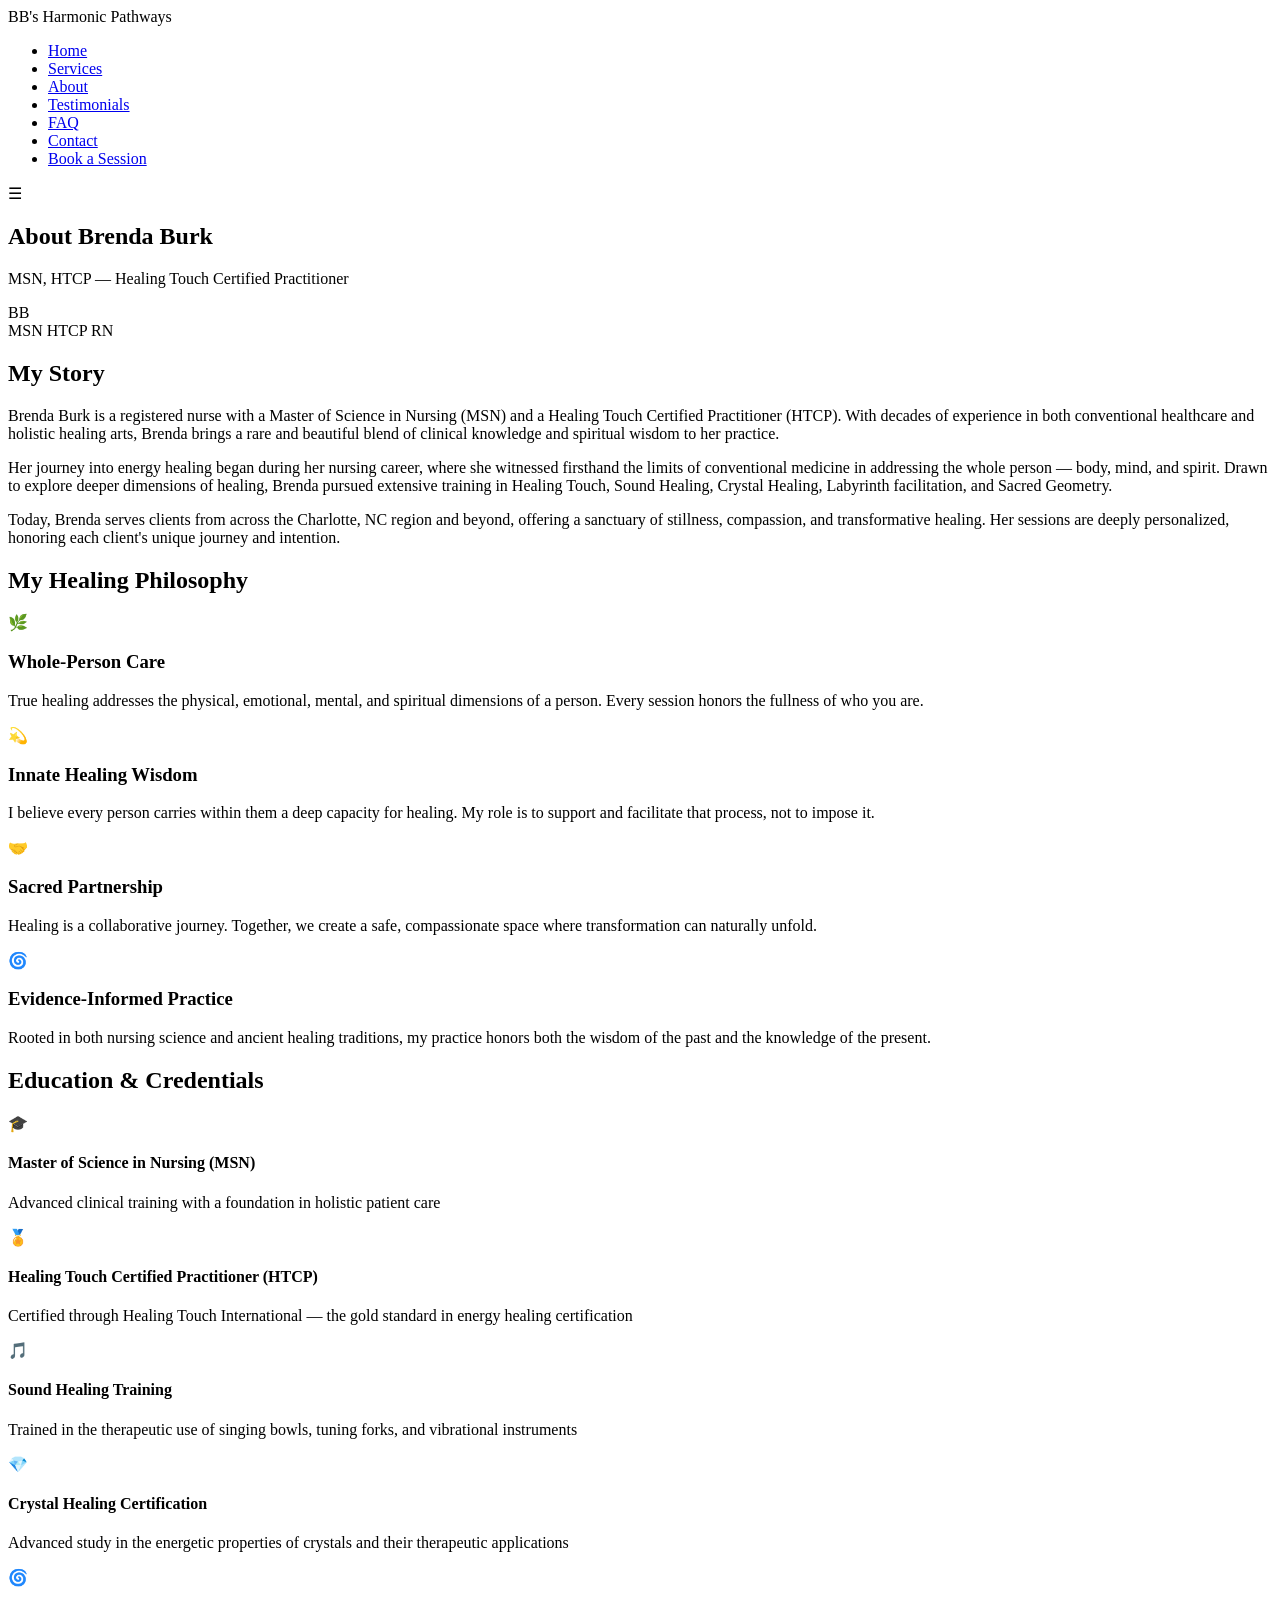
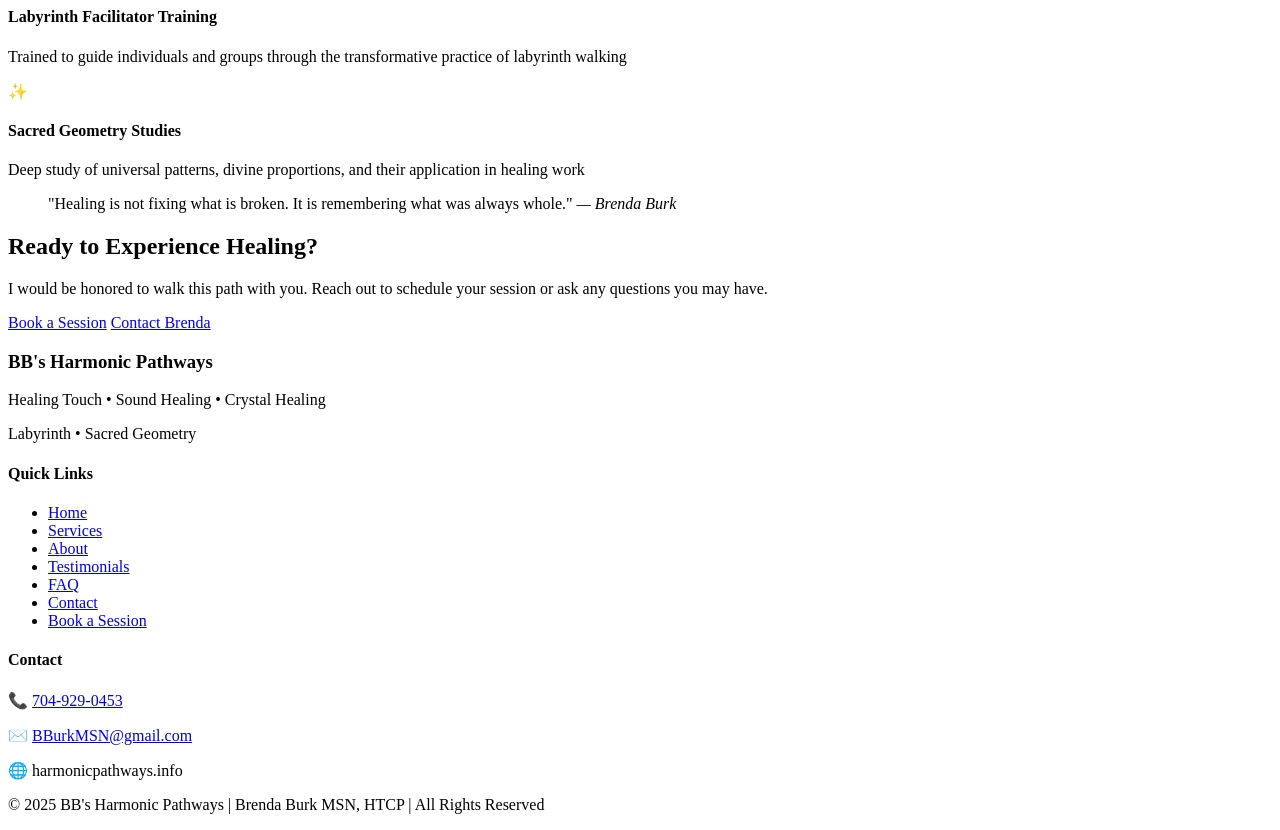
==== about.html @ 35b04330 "Rename about.html.txt to about.html" ====
<!DOCTYPE html>
<html lang="en">
<head>
  <meta charset="UTF-8" />
  <meta name="viewport" content="width=device-width, initial-scale=1.0"/>
  <title>About Brenda Burk | BB's Harmonic Pathways</title>
  <link rel="stylesheet" href="style.css" />
  <link href="https://fonts.googleapis.com/css2?family=Cormorant+Garamond:wght@300;400;600&family=Lato:wght@300;400&display=swap" rel="stylesheet"/>
</head>
<body>

  <!-- NAVIGATION -->
  <nav class="navbar">
    <div class="nav-brand">BB's Harmonic Pathways</div>
    <ul class="nav-links">
      <li><a href="index.html">Home</a></li>
      <li><a href="services.html">Services</a></li>
      <li><a href="about.html" class="active">About</a></li>
      <li><a href="testimonials.html">Testimonials</a></li>
      <li><a href="faq.html">FAQ</a></li>
      <li><a href="contact.html">Contact</a></li>
      <li><a href="booking.html" class="nav-cta">Book a Session</a></li>
    </ul>
    <div class="hamburger" onclick="toggleMenu()">&#9776;</div>
  </nav>

  <!-- PAGE HERO -->
  <section class="page-hero">
    <div class="page-hero-overlay"></div>
    <div class="page-hero-content">
      <h1>About Brenda Burk</h1>
      <p>MSN, HTCP — Healing Touch Certified Practitioner</p>
    </div>
  </section>

  <!-- BIO SECTION -->
  <section class="about-full section-padding">
    <div class="container about-flex">
      <div class="about-photo-wrap">
        <img src="assets/images/profile.jpg" alt="Brenda Burk MSN HTCP" class="about-photo" onerror="this.style.display='none'"/>
        <div class="initials-circle large">BB</div>
        <div class="credentials-badge">
          <span>MSN</span>
          <span>HTCP</span>
          <span>RN</span>
        </div>
      </div>
      <div class="about-bio">
        <h2>My Story</h2>
        <p>Brenda Burk is a registered nurse with a Master of Science in Nursing (MSN) and a Healing Touch Certified Practitioner (HTCP). With decades of experience in both conventional healthcare and holistic healing arts, Brenda brings a rare and beautiful blend of clinical knowledge and spiritual wisdom to her practice.</p>
        <p>Her journey into energy healing began during her nursing career, where she witnessed firsthand the limits of conventional medicine in addressing the whole person — body, mind, and spirit. Drawn to explore deeper dimensions of healing, Brenda pursued extensive training in Healing Touch, Sound Healing, Crystal Healing, Labyrinth facilitation, and Sacred Geometry.</p>
        <p>Today, Brenda serves clients from across the Charlotte, NC region and beyond, offering a sanctuary of stillness, compassion, and transformative healing. Her sessions are deeply personalized, honoring each client's unique journey and intention.</p>
      </div>
    </div>
  </section>

  <!-- PHILOSOPHY SECTION -->
  <section class="philosophy-section section-padding bg-light">
    <div class="container">
      <h2>My Healing Philosophy</h2>
      <div class="philosophy-grid">
        <div class="philosophy-card">
          <div class="philosophy-icon">🌿</div>
          <h3>Whole-Person Care</h3>
          <p>True healing addresses the physical, emotional, mental, and spiritual dimensions of a person. Every session honors the fullness of who you are.</p>
        </div>
        <div class="philosophy-card">
          <div class="philosophy-icon">💫</div>
          <h3>Innate Healing Wisdom</h3>
          <p>I believe every person carries within them a deep capacity for healing. My role is to support and facilitate that process, not to impose it.</p>
        </div>
        <div class="philosophy-card">
          <div class="philosophy-icon">🤝</div>
          <h3>Sacred Partnership</h3>
          <p>Healing is a collaborative journey. Together, we create a safe, compassionate space where transformation can naturally unfold.</p>
        </div>
        <div class="philosophy-card">
          <div class="philosophy-icon">🌀</div>
          <h3>Evidence-Informed Practice</h3>
          <p>Rooted in both nursing science and ancient healing traditions, my practice honors both the wisdom of the past and the knowledge of the present.</p>
        </div>
      </div>
    </div>
  </section>

  <!-- CREDENTIALS SECTION -->
  <section class="credentials-section section-padding">
    <div class="container">
      <h2>Education &amp; Credentials</h2>
      <div class="credentials-list">
        <div class="credential-item">
          <div class="credential-icon">🎓</div>
          <div class="credential-text">
            <h4>Master of Science in Nursing (MSN)</h4>
            <p>Advanced clinical training with a foundation in holistic patient care</p>
          </div>
        </div>
        <div class="credential-item">
          <div class="credential-icon">🏅</div>
          <div class="credential-text">
            <h4>Healing Touch Certified Practitioner (HTCP)</h4>
            <p>Certified through Healing Touch International — the gold standard in energy healing certification</p>
          </div>
        </div>
        <div class="credential-item">
          <div class="credential-icon">🎵</div>
          <div class="credential-text">
            <h4>Sound Healing Training</h4>
            <p>Trained in the therapeutic use of singing bowls, tuning forks, and vibrational instruments</p>
          </div>
        </div>
        <div class="credential-item">
          <div class="credential-icon">💎</div>
          <div class="credential-text">
            <h4>Crystal Healing Certification</h4>
            <p>Advanced study in the energetic properties of crystals and their therapeutic applications</p>
          </div>
        </div>
        <div class="credential-item">
          <div class="credential-icon">🌀</div>
          <div class="credential-text">
            <h4>Labyrinth Facilitator Training</h4>
            <p>Trained to guide individuals and groups through the transformative practice of labyrinth walking</p>
          </div>
        </div>
        <div class="credential-item">
          <div class="credential-icon">✨</div>
          <div class="credential-text">
            <h4>Sacred Geometry Studies</h4>
            <p>Deep study of universal patterns, divine proportions, and their application in healing work</p>
          </div>
        </div>
      </div>
    </div>
  </section>

  <!-- QUOTE SECTION -->
  <section class="quote-section section-padding bg-sage">
    <div class="container">
      <blockquote class="featured-quote">
        "Healing is not fixing what is broken. It is remembering what was always whole."
        <cite>— Brenda Burk</cite>
      </blockquote>
    </div>
  </section>

  <!-- CTA SECTION -->
  <section class="cta-section section-padding">
    <div class="container">
      <h2>Ready to Experience Healing?</h2>
      <p>I would be honored to walk this path with you. Reach out to schedule your session or ask any questions you may have.</p>
      <a href="booking.html" class="btn-primary">Book a Session</a>
      <a href="contact.html" class="btn-secondary">Contact Brenda</a>
    </div>
  </section>

  <!-- FOOTER -->
  <footer class="footer">
    <div class="container footer-grid">
      <div class="footer-brand">
        <h3>BB's Harmonic Pathways</h3>
        <p>Healing Touch • Sound Healing • Crystal Healing</p>
        <p>Labyrinth • Sacred Geometry</p>
      </div>
      <div class="footer-links">
        <h4>Quick Links</h4>
        <ul>
          <li><a href="index.html">Home</a></li>
          <li><a href="services.html">Services</a></li>
          <li><a href="about.html">About</a></li>
          <li><a href="testimonials.html">Testimonials</a></li>
          <li><a href="faq.html">FAQ</a></li>
          <li><a href="contact.html">Contact</a></li>
          <li><a href="booking.html">Book a Session</a></li>
        </ul>
      </div>
      <div class="footer-contact">
        <h4>Contact</h4>
        <p>📞 <a href="tel:7049290453">704-929-0453</a></p>
        <p>✉️ <a href="mailto:BBurkMSN@gmail.com">BBurkMSN@gmail.com</a></p>
        <p>🌐 harmonicpathways.info</p>
      </div>
    </div>
    <div class="footer-bottom">
      <p>&copy; 2025 BB's Harmonic Pathways | Brenda Burk MSN, HTCP | All Rights Reserved</p>
    </div>
  </footer>

  <script>
    function toggleMenu() {
      const nav = document.querySelector('.nav-links');
      nav.classList.toggle('open');
    }
  </script>

</body>
</html>
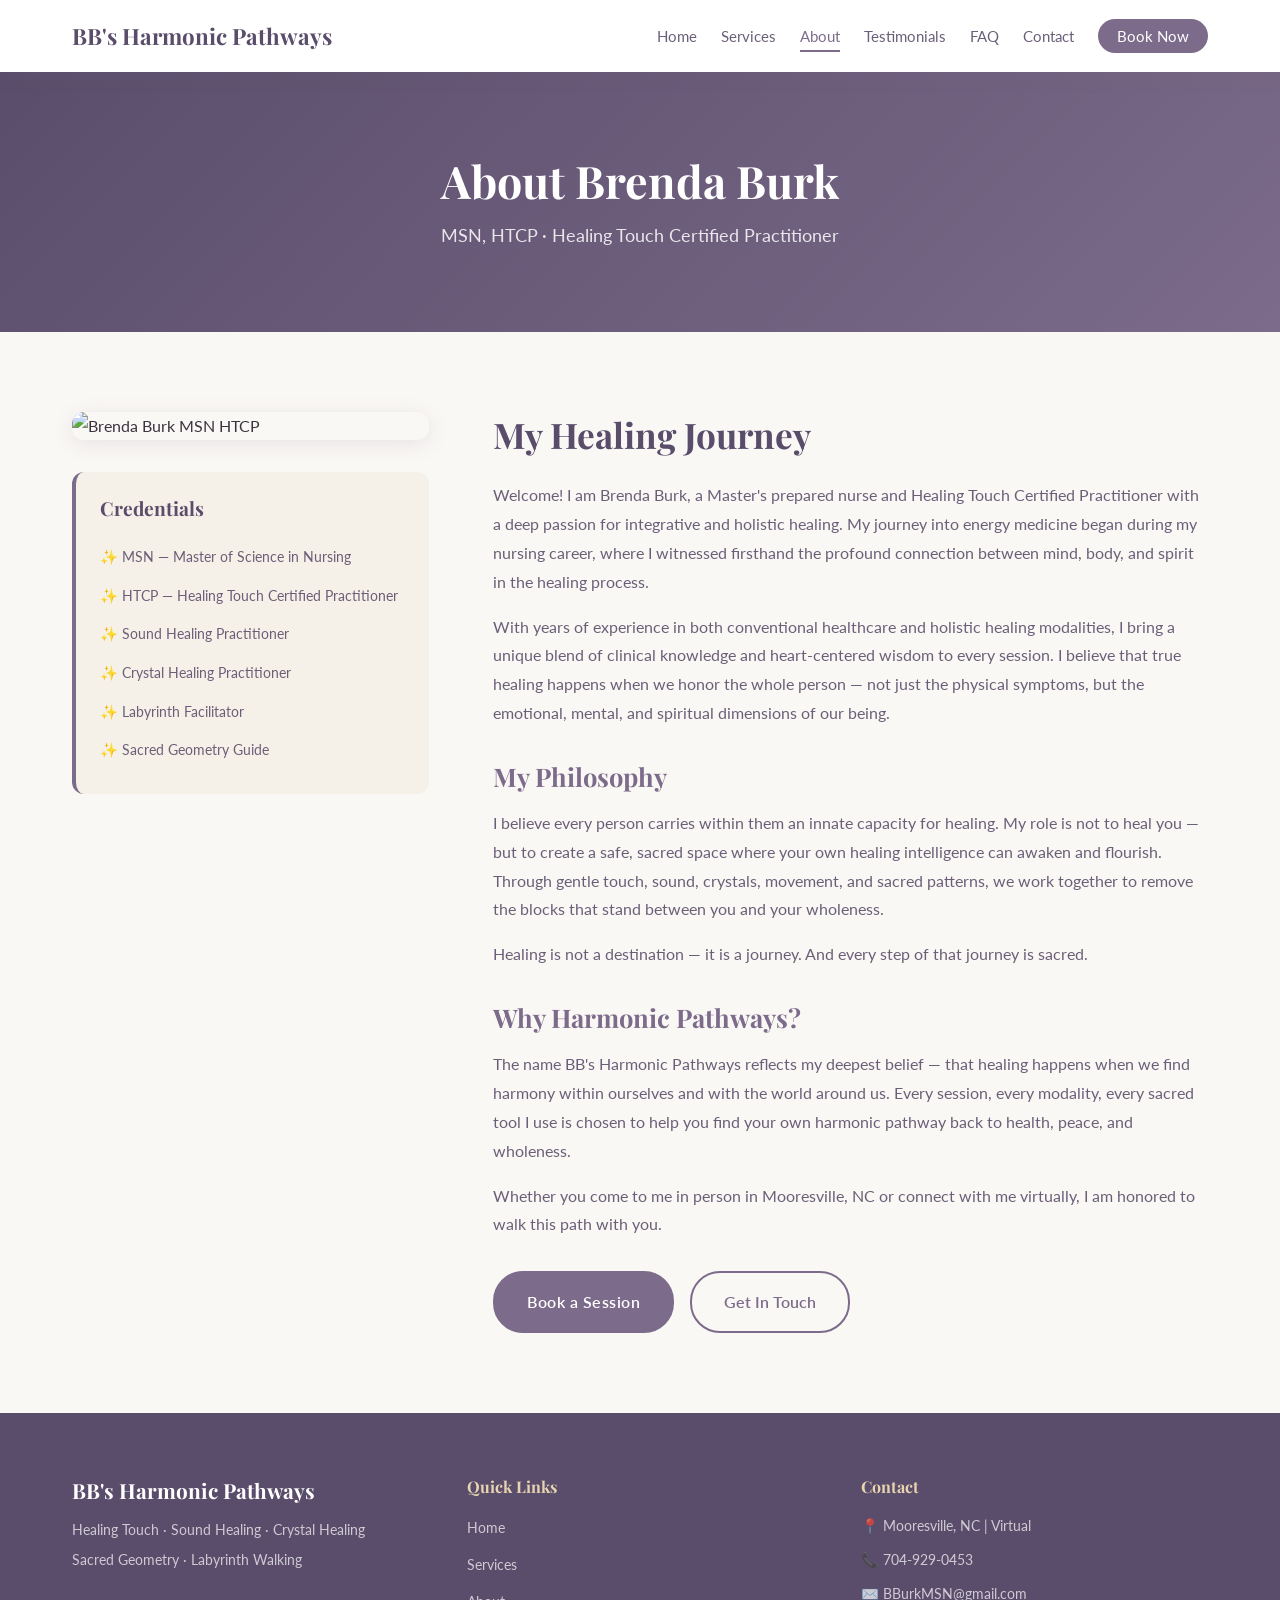
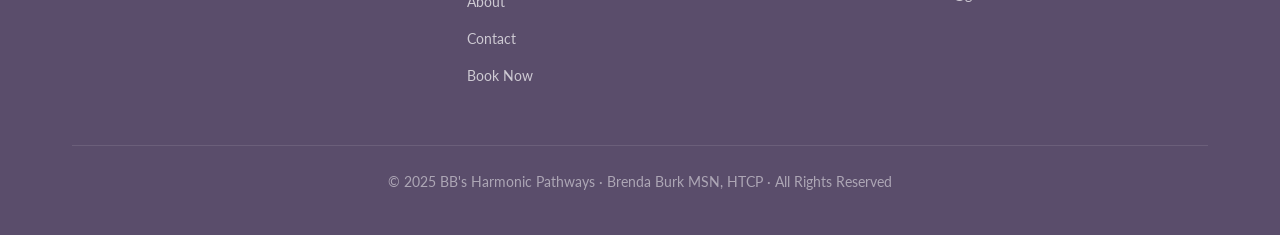
==== commit 15ca2d67: "Update about.html" ====
--- a/about.html
+++ b/about.html
@@ -1,197 +1,113 @@
 <!DOCTYPE html>
 <html lang="en">
 <head>
-  <meta charset="UTF-8" />
+  <meta charset="UTF-8"/>
   <meta name="viewport" content="width=device-width, initial-scale=1.0"/>
-  <title>About Brenda Burk | BB's Harmonic Pathways</title>
-  <link rel="stylesheet" href="style.css" />
-  <link href="https://fonts.googleapis.com/css2?family=Cormorant+Garamond:wght@300;400;600&family=Lato:wght@300;400&display=swap" rel="stylesheet"/>
+  <title>About Brenda | BB's Harmonic Pathways</title>
+  <link rel="stylesheet" href="style.css"/>
+  <link href="https://fonts.googleapis.com/css2?family=Playfair+Display:wght@400;700&family=Lato:wght@300;400;700&display=swap" rel="stylesheet"/>
 </head>
 <body>
 
   <!-- NAVIGATION -->
   <nav class="navbar">
-    <div class="nav-brand">BB's Harmonic Pathways</div>
-    <ul class="nav-links">
-      <li><a href="index.html">Home</a></li>
-      <li><a href="services.html">Services</a></li>
-      <li><a href="about.html" class="active">About</a></li>
-      <li><a href="testimonials.html">Testimonials</a></li>
-      <li><a href="faq.html">FAQ</a></li>
-      <li><a href="contact.html">Contact</a></li>
-      <li><a href="booking.html" class="nav-cta">Book a Session</a></li>
-    </ul>
-    <div class="hamburger" onclick="toggleMenu()">&#9776;</div>
+    <div class="nav-container">
+      <a href="index.html" class="nav-logo">BB's Harmonic Pathways</a>
+      <ul class="nav-menu">
+        <li><a href="index.html">Home</a></li>
+        <li><a href="services.html">Services</a></li>
+        <li><a href="about.html" class="active">About</a></li>
+        <li><a href="testimonials.html">Testimonials</a></li>
+        <li><a href="faq.html">FAQ</a></li>
+        <li><a href="contact.html">Contact</a></li>
+        <li><a href="booking.html" class="nav-book">Book Now</a></li>
+      </ul>
+    </div>
   </nav>
 
-  <!-- PAGE HERO -->
-  <section class="page-hero">
-    <div class="page-hero-overlay"></div>
-    <div class="page-hero-content">
-      <h1>About Brenda Burk</h1>
-      <p>MSN, HTCP — Healing Touch Certified Practitioner</p>
-    </div>
+  <!-- PAGE HEADER -->
+  <section class="page-header">
+    <h1>About Brenda Burk</h1>
+    <p>MSN, HTCP · Healing Touch Certified Practitioner</p>
   </section>
 
-  <!-- BIO SECTION -->
-  <section class="about-full section-padding">
-    <div class="container about-flex">
-      <div class="about-photo-wrap">
-        <img src="assets/images/profile.jpg" alt="Brenda Burk MSN HTCP" class="about-photo" onerror="this.style.display='none'"/>
-        <div class="initials-circle large">BB</div>
-        <div class="credentials-badge">
-          <span>MSN</span>
-          <span>HTCP</span>
-          <span>RN</span>
-        </div>
-      </div>
-      <div class="about-bio">
-        <h2>My Story</h2>
-        <p>Brenda Burk is a registered nurse with a Master of Science in Nursing (MSN) and a Healing Touch Certified Practitioner (HTCP). With decades of experience in both conventional healthcare and holistic healing arts, Brenda brings a rare and beautiful blend of clinical knowledge and spiritual wisdom to her practice.</p>
-        <p>Her journey into energy healing began during her nursing career, where she witnessed firsthand the limits of conventional medicine in addressing the whole person — body, mind, and spirit. Drawn to explore deeper dimensions of healing, Brenda pursued extensive training in Healing Touch, Sound Healing, Crystal Healing, Labyrinth facilitation, and Sacred Geometry.</p>
-        <p>Today, Brenda serves clients from across the Charlotte, NC region and beyond, offering a sanctuary of stillness, compassion, and transformative healing. Her sessions are deeply personalized, honoring each client's unique journey and intention.</p>
-      </div>
-    </div>
-  </section>
+  <!-- ABOUT SECTION -->
+  <section class="about-section">
+    <div class="container">
+      <div class="about-grid">
 
-  <!-- PHILOSOPHY SECTION -->
-  <section class="philosophy-section section-padding bg-light">
-    <div class="container">
-      <h2>My Healing Philosophy</h2>
-      <div class="philosophy-grid">
-        <div class="philosophy-card">
-          <div class="philosophy-icon">🌿</div>
-          <h3>Whole-Person Care</h3>
-          <p>True healing addresses the physical, emotional, mental, and spiritual dimensions of a person. Every session honors the fullness of who you are.</p>
-        </div>
-        <div class="philosophy-card">
-          <div class="philosophy-icon">💫</div>
-          <h3>Innate Healing Wisdom</h3>
-          <p>I believe every person carries within them a deep capacity for healing. My role is to support and facilitate that process, not to impose it.</p>
-        </div>
-        <div class="philosophy-card">
-          <div class="philosophy-icon">🤝</div>
-          <h3>Sacred Partnership</h3>
-          <p>Healing is a collaborative journey. Together, we create a safe, compassionate space where transformation can naturally unfold.</p>
-        </div>
-        <div class="philosophy-card">
-          <div class="philosophy-icon">🌀</div>
-          <h3>Evidence-Informed Practice</h3>
-          <p>Rooted in both nursing science and ancient healing traditions, my practice honors both the wisdom of the past and the knowledge of the present.</p>
-        </div>
-      </div>
-    </div>
-  </section>
-
-  <!-- CREDENTIALS SECTION -->
-  <section class="credentials-section section-padding">
-    <div class="container">
-      <h2>Education &amp; Credentials</h2>
-      <div class="credentials-list">
-        <div class="credential-item">
-          <div class="credential-icon">🎓</div>
-          <div class="credential-text">
-            <h4>Master of Science in Nursing (MSN)</h4>
-            <p>Advanced clinical training with a foundation in holistic patient care</p>
+        <div class="about-image">
+          <img src="assets/images/profile.jpg" alt="Brenda Burk MSN HTCP" class="profile-img"/>
+          <div class="credentials-box">
+            <h4>Credentials</h4>
+            <ul>
+              <li>✨ MSN — Master of Science in Nursing</li>
+              <li>✨ HTCP — Healing Touch Certified Practitioner</li>
+              <li>✨ Sound Healing Practitioner</li>
+              <li>✨ Crystal Healing Practitioner</li>
+              <li>✨ Labyrinth Facilitator</li>
+              <li>✨ Sacred Geometry Guide</li>
+            </ul>
           </div>
         </div>
-        <div class="credential-item">
-          <div class="credential-icon">🏅</div>
-          <div class="credential-text">
-            <h4>Healing Touch Certified Practitioner (HTCP)</h4>
-            <p>Certified through Healing Touch International — the gold standard in energy healing certification</p>
+
+        <div class="about-text">
+          <h2>My Healing Journey</h2>
+          <p>Welcome! I am Brenda Burk, a Master's prepared nurse and Healing Touch Certified Practitioner with a deep passion for integrative and holistic healing. My journey into energy medicine began during my nursing career, where I witnessed firsthand the profound connection between mind, body, and spirit in the healing process.</p>
+
+          <p>With years of experience in both conventional healthcare and holistic healing modalities, I bring a unique blend of clinical knowledge and heart-centered wisdom to every session. I believe that true healing happens when we honor the whole person — not just the physical symptoms, but the emotional, mental, and spiritual dimensions of our being.</p>
+
+          <h3>My Philosophy</h3>
+          <p>I believe every person carries within them an innate capacity for healing. My role is not to heal you — but to create a safe, sacred space where your own healing intelligence can awaken and flourish. Through gentle touch, sound, crystals, movement, and sacred patterns, we work together to remove the blocks that stand between you and your wholeness.</p>
+
+          <p>Healing is not a destination — it is a journey. And every step of that journey is sacred.</p>
+
+          <h3>Why Harmonic Pathways?</h3>
+          <p>The name BB's Harmonic Pathways reflects my deepest belief — that healing happens when we find harmony within ourselves and with the world around us. Every session, every modality, every sacred tool I use is chosen to help you find your own harmonic pathway back to health, peace, and wholeness.</p>
+
+          <p>Whether you come to me in person in Mooresville, NC or connect with me virtually, I am honored to walk this path with you.</p>
+
+          <div class="about-cta">
+            <a href="booking.html" class="btn-primary">Book a Session</a>
+            <a href="contact.html" class="btn-secondary">Get In Touch</a>
           </div>
         </div>
-        <div class="credential-item">
-          <div class="credential-icon">🎵</div>
-          <div class="credential-text">
-            <h4>Sound Healing Training</h4>
-            <p>Trained in the therapeutic use of singing bowls, tuning forks, and vibrational instruments</p>
-          </div>
-        </div>
-        <div class="credential-item">
-          <div class="credential-icon">💎</div>
-          <div class="credential-text">
-            <h4>Crystal Healing Certification</h4>
-            <p>Advanced study in the energetic properties of crystals and their therapeutic applications</p>
-          </div>
-        </div>
-        <div class="credential-item">
-          <div class="credential-icon">🌀</div>
-          <div class="credential-text">
-            <h4>Labyrinth Facilitator Training</h4>
-            <p>Trained to guide individuals and groups through the transformative practice of labyrinth walking</p>
-          </div>
-        </div>
-        <div class="credential-item">
-          <div class="credential-icon">✨</div>
-          <div class="credential-text">
-            <h4>Sacred Geometry Studies</h4>
-            <p>Deep study of universal patterns, divine proportions, and their application in healing work</p>
-          </div>
-        </div>
+
       </div>
-    </div>
-  </section>
-
-  <!-- QUOTE SECTION -->
-  <section class="quote-section section-padding bg-sage">
-    <div class="container">
-      <blockquote class="featured-quote">
-        "Healing is not fixing what is broken. It is remembering what was always whole."
-        <cite>— Brenda Burk</cite>
-      </blockquote>
-    </div>
-  </section>
-
-  <!-- CTA SECTION -->
-  <section class="cta-section section-padding">
-    <div class="container">
-      <h2>Ready to Experience Healing?</h2>
-      <p>I would be honored to walk this path with you. Reach out to schedule your session or ask any questions you may have.</p>
-      <a href="booking.html" class="btn-primary">Book a Session</a>
-      <a href="contact.html" class="btn-secondary">Contact Brenda</a>
     </div>
   </section>
 
   <!-- FOOTER -->
   <footer class="footer">
-    <div class="container footer-grid">
-      <div class="footer-brand">
-        <h3>BB's Harmonic Pathways</h3>
-        <p>Healing Touch • Sound Healing • Crystal Healing</p>
-        <p>Labyrinth • Sacred Geometry</p>
+    <div class="container">
+      <div class="footer-grid">
+        <div class="footer-brand">
+          <h3>BB's Harmonic Pathways</h3>
+          <p>Healing Touch · Sound Healing · Crystal Healing</p>
+          <p>Sacred Geometry · Labyrinth Walking</p>
+        </div>
+        <div class="footer-links">
+          <h4>Quick Links</h4>
+          <ul>
+            <li><a href="index.html">Home</a></li>
+            <li><a href="services.html">Services</a></li>
+            <li><a href="about.html">About</a></li>
+            <li><a href="contact.html">Contact</a></li>
+            <li><a href="booking.html">Book Now</a></li>
+          </ul>
+        </div>
+        <div class="footer-contact">
+          <h4>Contact</h4>
+          <p>📍 Mooresville, NC | Virtual</p>
+          <p>📞 <a href="tel:7049290453">704-929-0453</a></p>
+          <p>✉️ <a href="mailto:BBurkMSN@gmail.com">BBurkMSN@gmail.com</a></p>
+        </div>
       </div>
-      <div class="footer-links">
-        <h4>Quick Links</h4>
-        <ul>
-          <li><a href="index.html">Home</a></li>
-          <li><a href="services.html">Services</a></li>
-          <li><a href="about.html">About</a></li>
-          <li><a href="testimonials.html">Testimonials</a></li>
-          <li><a href="faq.html">FAQ</a></li>
-          <li><a href="contact.html">Contact</a></li>
-          <li><a href="booking.html">Book a Session</a></li>
-        </ul>
+      <div class="footer-bottom">
+        <p>&copy; 2025 BB's Harmonic Pathways · Brenda Burk MSN, HTCP · All Rights Reserved</p>
       </div>
-      <div class="footer-contact">
-        <h4>Contact</h4>
-        <p>📞 <a href="tel:7049290453">704-929-0453</a></p>
-        <p>✉️ <a href="mailto:BBurkMSN@gmail.com">BBurkMSN@gmail.com</a></p>
-        <p>🌐 harmonicpathways.info</p>
-      </div>
-    </div>
-    <div class="footer-bottom">
-      <p>&copy; 2025 BB's Harmonic Pathways | Brenda Burk MSN, HTCP | All Rights Reserved</p>
     </div>
   </footer>
 
-  <script>
-    function toggleMenu() {
-      const nav = document.querySelector('.nav-links');
-      nav.classList.toggle('open');
-    }
-  </script>
-
 </body>
 </html>
--- a/style.css
+++ b/style.css
@@ -0,0 +1,1048 @@
+/* ============================================
+   BB'S HARMONIC PATHWAYS - COMPLETE STYLESHEET
+   ============================================ */
+
+/* GOOGLE FONTS */
+@import url('https://fonts.googleapis.com/css2?family=Playfair+Display:wght@400;700&family=Lato:wght@300;400;700&display=swap');
+
+/* CSS VARIABLES */
+:root {
+  --primary: #7c6b8a;
+  --primary-light: #a48bb5;
+  --primary-dark: #5a4d6b;
+  --accent: #c9a96e;
+  --accent-light: #e8d5b0;
+  --bg-light: #faf8f5;
+  --bg-cream: #f5f0e8;
+  --text-dark: #3a3340;
+  --text-medium: #6b5f78;
+  --text-light: #9b8fa8;
+  --white: #ffffff;
+  --shadow: 0 4px 20px rgba(124, 107, 138, 0.15);
+  --shadow-hover: 0 8px 30px rgba(124, 107, 138, 0.25);
+  --border-radius: 12px;
+  --transition: all 0.3s ease;
+}
+
+/* RESET */
+* {
+  margin: 0;
+  padding: 0;
+  box-sizing: border-box;
+}
+
+html {
+  scroll-behavior: smooth;
+}
+
+body {
+  font-family: 'Lato', sans-serif;
+  color: var(--text-dark);
+  background-color: var(--bg-light);
+  line-height: 1.8;
+}
+
+/* TYPOGRAPHY */
+h1, h2, h3, h4 {
+  font-family: 'Playfair Display', serif;
+  line-height: 1.3;
+}
+
+h1 { font-size: 2.8rem; }
+h2 { font-size: 2.2rem; }
+h3 { font-size: 1.6rem; }
+h4 { font-size: 1.2rem; }
+
+p {
+  margin-bottom: 1rem;
+  color: var(--text-medium);
+}
+
+a {
+  text-decoration: none;
+  color: var(--primary);
+  transition: var(--transition);
+}
+
+a:hover {
+  color: var(--primary-dark);
+}
+
+img {
+  max-width: 100%;
+  height: auto;
+  display: block;
+}
+
+/* CONTAINER */
+.container {
+  max-width: 1200px;
+  margin: 0 auto;
+  padding: 0 2rem;
+}
+
+/* ============================================
+   NAVIGATION
+   ============================================ */
+.navbar {
+  background: rgba(255, 255, 255, 0.97);
+  backdrop-filter: blur(10px);
+  padding: 1rem 0;
+  position: sticky;
+  top: 0;
+  z-index: 1000;
+  box-shadow: 0 2px 20px rgba(124, 107, 138, 0.1);
+}
+
+.nav-container {
+  max-width: 1200px;
+  margin: 0 auto;
+  padding: 0 2rem;
+  display: flex;
+  justify-content: space-between;
+  align-items: center;
+}
+
+.nav-logo {
+  font-family: 'Playfair Display', serif;
+  font-size: 1.4rem;
+  color: var(--primary-dark);
+  font-weight: 700;
+}
+
+.nav-menu {
+  list-style: none;
+  display: flex;
+  gap: 1.5rem;
+  align-items: center;
+}
+
+.nav-menu a {
+  font-size: 0.95rem;
+  color: var(--text-medium);
+  font-weight: 400;
+  padding: 0.3rem 0;
+  border-bottom: 2px solid transparent;
+  transition: var(--transition);
+}
+
+.nav-menu a:hover,
+.nav-menu a.active {
+  color: var(--primary);
+  border-bottom-color: var(--primary);
+}
+
+.nav-book {
+  background: var(--primary);
+  color: var(--white) !important;
+  padding: 0.5rem 1.2rem !important;
+  border-radius: 25px !important;
+  border-bottom: none !important;
+}
+
+.nav-book:hover {
+  background: var(--primary-dark);
+  transform: translateY(-1px);
+}
+
+/* ============================================
+   BUTTONS
+   ============================================ */
+.btn-primary {
+  display: inline-block;
+  background: var(--primary);
+  color: var(--white);
+  padding: 0.9rem 2rem;
+  border-radius: 30px;
+  font-size: 1rem;
+  font-weight: 600;
+  letter-spacing: 0.5px;
+  transition: var(--transition);
+  border: 2px solid var(--primary);
+}
+
+.btn-primary:hover {
+  background: var(--primary-dark);
+  border-color: var(--primary-dark);
+  color: var(--white);
+  transform: translateY(-2px);
+  box-shadow: var(--shadow-hover);
+}
+
+.btn-secondary {
+  display: inline-block;
+  background: transparent;
+  color: var(--primary);
+  padding: 0.9rem 2rem;
+  border-radius: 30px;
+  font-size: 1rem;
+  font-weight: 600;
+  border: 2px solid var(--primary);
+  transition: var(--transition);
+}
+
+.btn-secondary:hover {
+  background: var(--primary);
+  color: var(--white);
+  transform: translateY(-2px);
+  box-shadow: var(--shadow-hover);
+}
+
+.btn-link {
+  color: var(--primary);
+  font-weight: 600;
+  font-size: 0.95rem;
+  transition: var(--transition);
+}
+
+.btn-link:hover {
+  color: var(--accent);
+  letter-spacing: 0.5px;
+}
+
+.btn-booking-large {
+  display: inline-block;
+  background: var(--accent);
+  color: var(--white);
+  padding: 1.2rem 3rem;
+  border-radius: 40px;
+  font-size: 1.2rem;
+  font-weight: 700;
+  letter-spacing: 0.5px;
+  transition: var(--transition);
+  border: 2px solid var(--accent);
+  box-shadow: var(--shadow);
+}
+
+.btn-booking-large:hover {
+  background: #b8935a;
+  border-color: #b8935a;
+  color: var(--white);
+  transform: translateY(-3px);
+  box-shadow: var(--shadow-hover);
+}
+
+.center-btn {
+  text-align: center;
+  margin-top: 3rem;
+}
+
+/* ============================================
+   HERO SECTION
+   ============================================ */
+.hero {
+  position: relative;
+  height: 90vh;
+  min-height: 600px;
+  display: flex;
+  align-items: center;
+  justify-content: center;
+  overflow: hidden;
+}
+
+.hero-image-container {
+  position: absolute;
+  top: 0;
+  left: 0;
+  width: 100%;
+  height: 100%;
+  z-index: 0;
+}
+
+.hero-bg-img {
+  width: 100%;
+  height: 100%;
+  object-fit: cover;
+  object-position: center;
+}
+
+.hero::after {
+  content: '';
+  position: absolute;
+  top: 0;
+  left: 0;
+  width: 100%;
+  height: 100%;
+  background: linear-gradient(
+    to bottom,
+    rgba(90, 77, 107, 0.5),
+    rgba(60, 45, 75, 0.6)
+  );
+  z-index: 1;
+}
+
+.hero-content {
+  position: relative;
+  z-index: 2;
+  text-align: center;
+  color: var(--white);
+  padding: 2rem;
+  max-width: 800px;
+}
+
+.hero-content h1 {
+  font-size: 3.5rem;
+  margin-bottom: 1rem;
+  text-shadow: 2px 2px 8px rgba(0,0,0,0.3);
+  color: var(--white);
+}
+
+.hero-content p {
+  font-size: 1.3rem;
+  margin-bottom: 2rem;
+  color: rgba(255,255,255,0.9);
+  letter-spacing: 1px;
+}
+
+/* ============================================
+   WELCOME SECTION
+   ============================================ */
+.welcome-section {
+  padding: 6rem 0;
+  background: var(--white);
+}
+
+.welcome-grid {
+  display: grid;
+  grid-template-columns: 1fr 1fr;
+  gap: 4rem;
+  align-items: center;
+}
+
+.welcome-text h2 {
+  color: var(--primary-dark);
+  margin-bottom: 1.5rem;
+}
+
+.welcome-text p {
+  font-size: 1.05rem;
+  margin-bottom: 1.2rem;
+}
+
+.welcome-image img {
+  border-radius: var(--border-radius);
+  box-shadow: var(--shadow);
+  width: 100%;
+  height: 400px;
+  object-fit: cover;
+}
+
+.rounded-img {
+  border-radius: var(--border-radius);
+}
+
+/* ============================================
+   SERVICES PREVIEW
+   ============================================ */
+.services-preview {
+  padding: 6rem 0;
+  background: var(--bg-cream);
+}
+
+.section-title {
+  text-align: center;
+  color: var(--primary-dark);
+  margin-bottom: 0.5rem;
+}
+
+.section-subtitle {
+  text-align: center;
+  color: var(--text-light);
+  font-size: 1.1rem;
+  margin-bottom: 3rem;
+}
+
+.services-grid {
+  display: grid;
+  grid-template-columns: repeat(auto-fit, minmax(220px, 1fr));
+  gap: 2rem;
+}
+
+.service-card {
+  background: var(--white);
+  border-radius: var(--border-radius);
+  overflow: hidden;
+  box-shadow: var(--shadow);
+  transition: var(--transition);
+  text-align: center;
+  padding-bottom: 1.5rem;
+}
+
+.service-card:hover {
+  transform: translateY(-5px);
+  box-shadow: var(--shadow-hover);
+}
+
+.service-card img {
+  width: 100%;
+  height: 180px;
+  object-fit: cover;
+}
+
+.service-card h3 {
+  color: var(--primary-dark);
+  margin: 1rem 1rem 0.5rem;
+  font-size: 1.2rem;
+}
+
+.service-card p {
+  font-size: 0.9rem;
+  padding: 0 1rem;
+  color: var(--text-medium);
+}
+
+.service-card .btn-link {
+  margin-top: 0.5rem;
+  display: inline-block;
+}
+
+/* ============================================
+   TESTIMONIALS PREVIEW
+   ============================================ */
+.testimonials-preview {
+  padding: 6rem 0;
+  background: var(--white);
+}
+
+.testimonials-grid {
+  display: grid;
+  grid-template-columns: repeat(auto-fit, minmax(280px, 1fr));
+  gap: 2rem;
+}
+
+.testimonial-card {
+  background: var(--bg-cream);
+  border-radius: var(--border-radius);
+  padding: 2rem;
+  text-align: center;
+  box-shadow: var(--shadow);
+  transition: var(--transition);
+}
+
+.testimonial-card:hover {
+  transform: translateY(-3px);
+  box-shadow: var(--shadow-hover);
+}
+
+.avatar {
+  width: 60px;
+  height: 60px;
+  background: var(--primary);
+  color: var(--white);
+  border-radius: 50%;
+  display: flex;
+  align-items: center;
+  justify-content: center;
+  font-weight: 700;
+  font-size: 0.9rem;
+  margin: 0 auto 1rem;
+}
+
+.testimonial-card p {
+  font-style: italic;
+  color: var(--text-medium);
+  margin-bottom: 1rem;
+}
+
+.testimonial-card span {
+  color: var(--primary);
+  font-weight: 600;
+  font-size: 0.9rem;
+}
+
+/* ============================================
+   CTA SECTION
+   ============================================ */
+.cta-section {
+  position: relative;
+  padding: 6rem 0;
+  overflow: hidden;
+}
+
+.cta-overlay {
+  position: absolute;
+  top: 0;
+  left: 0;
+  width: 100%;
+  height: 100%;
+  z-index: 0;
+}
+
+.cta-bg-img {
+  width: 100%;
+  height: 100%;
+  object-fit: cover;
+}
+
+.cta-section::after {
+  content: '';
+  position: absolute;
+  top: 0;
+  left: 0;
+  width: 100%;
+  height: 100%;
+  background: rgba(90, 77, 107, 0.75);
+  z-index: 1;
+}
+
+.cta-content {
+  position: relative;
+  z-index: 2;
+  text-align: center;
+  color: var(--white);
+  padding: 2rem;
+}
+
+.cta-content h2 {
+  font-size: 2.5rem;
+  color: var(--white);
+  margin-bottom: 1rem;
+}
+
+.cta-content p {
+  font-size: 1.2rem;
+  color: rgba(255,255,255,0.9);
+  margin-bottom: 2rem;
+}
+
+/* ============================================
+   PAGE HEADER
+   ============================================ */
+.page-header {
+  background: linear-gradient(135deg, var(--primary-dark), var(--primary));
+  color: var(--white);
+  text-align: center;
+  padding: 5rem 2rem 4rem;
+}
+
+.page-header h1 {
+  color: var(--white);
+  margin-bottom: 0.5rem;
+}
+
+.page-header p {
+  color: rgba(255,255,255,0.85);
+  font-size: 1.15rem;
+}
+
+/* ============================================
+   SERVICES DETAIL PAGE
+   ============================================ */
+.services-detail {
+  padding: 5rem 0;
+  background: var(--bg-light);
+}
+
+.service-detail-card {
+  display: grid;
+  grid-template-columns: 1fr 1fr;
+  gap: 4rem;
+  align-items: center;
+  margin-bottom: 5rem;
+  padding-bottom: 5rem;
+  border-bottom: 1px solid var(--accent-light);
+}
+
+.service-detail-card:last-child {
+  border-bottom: none;
+  margin-bottom: 0;
+  padding-bottom: 0;
+}
+
+.service-detail-card.reverse {
+  direction: rtl;
+}
+
+.service-detail-card.reverse > * {
+  direction: ltr;
+}
+
+.service-detail-image img {
+  width: 100%;
+  height: 380px;
+  object-fit: cover;
+  border-radius: var(--border-radius);
+  box-shadow: var(--shadow);
+}
+
+.service-detail-text h2 {
+  color: var(--primary-dark);
+  margin-bottom: 1.2rem;
+}
+
+.service-detail-text h3 {
+  color: var(--primary);
+  margin: 1.5rem 0 0.8rem;
+}
+
+.service-benefits {
+  list-style: none;
+  margin: 1.5rem 0;
+}
+
+.service-benefits li {
+  padding: 0.4rem 0;
+  color: var(--text-medium);
+  font-size: 0.95rem;
+}
+
+.pricing {
+  font-weight: 700;
+  color: var(--accent);
+  font-size: 1.1rem;
+  margin: 1.5rem 0 1rem;
+}
+
+/* ============================================
+   ABOUT PAGE
+   ============================================ */
+.about-section {
+  padding: 5rem 0;
+  background: var(--bg-light);
+}
+
+.about-grid {
+  display: grid;
+  grid-template-columns: 1fr 2fr;
+  gap: 4rem;
+  align-items: start;
+}
+
+.profile-img {
+  width: 100%;
+  border-radius: var(--border-radius);
+  box-shadow: var(--shadow);
+  margin-bottom: 2rem;
+}
+
+.credentials-box {
+  background: var(--bg-cream);
+  border-radius: var(--border-radius);
+  padding: 1.5rem;
+  border-left: 4px solid var(--primary);
+}
+
+.credentials-box h4 {
+  color: var(--primary-dark);
+  margin-bottom: 1rem;
+}
+
+.credentials-box ul {
+  list-style: none;
+}
+
+.credentials-box li {
+  padding: 0.4rem 0;
+  color: var(--text-medium);
+  font-size: 0.9rem;
+}
+
+.about-text h2 {
+  color: var(--primary-dark);
+  margin-bottom: 1.5rem;
+}
+
+.about-text h3 {
+  color: var(--primary);
+  margin: 2rem 0 1rem;
+}
+
+.about-cta {
+  display: flex;
+  gap: 1rem;
+  margin-top: 2rem;
+  flex-wrap: wrap;
+}
+
+/* ============================================
+   BOOKING PAGE
+   ============================================ */
+.booking-section {
+  padding: 5rem 0;
+  background: var(--bg-light);
+}
+
+.booking-intro {
+  text-align: center;
+  max-width: 700px;
+  margin: 0 auto 3rem;
+}
+
+.booking-intro h2 {
+  color: var(--primary-dark);
+  margin-bottom: 1rem;
+}
+
+.booking-intro a {
+  color: var(--primary);
+  font-weight: 600;
+}
+
+.booking-button-container {
+  text-align: center;
+  margin: 2rem 0 4rem;
+}
+
+.booking-info-grid {
+  display: grid;
+  grid-template-columns: repeat(auto-fit, minmax(220px, 1fr));
+  gap: 2rem;
+  margin-top: 2rem;
+}
+
+.booking-info-card {
+  background: var(--white);
+  border-radius: var(--border-radius);
+  padding: 2rem;
+  text-align: center;
+  box-shadow: var(--shadow);
+  border-top: 4px solid var(--primary);
+}
+
+.booking-info-card h3 {
+  color: var(--primary-dark);
+  margin-bottom: 0.5rem;
+  font-size: 1.2rem;
+}
+
+.booking-info-card p {
+  color: var(--text-medium);
+  font-size: 0.95rem;
+}
+
+/* ============================================
+   CONTACT PAGE
+   ============================================ */
+.contact-section {
+  padding: 5rem 0;
+  background: var(--bg-light);
+}
+
+.contact-grid {
+  display: grid;
+  grid-template-columns: 1fr 1.5fr;
+  gap: 4rem;
+}
+
+.contact-info h2 {
+  color: var(--primary-dark);
+  margin-bottom: 1.5rem;
+}
+
+.contact-info-item {
+  display: flex;
+  align-items: flex-start;
+  gap: 1rem;
+  margin-bottom: 1.5rem;
+}
+
+.contact-icon {
+  font-size: 1.5rem;
+  flex-shrink: 0;
+}
+
+.contact-form-wrapper h2 {
+  color: var(--primary-dark);
+  margin-bottom: 1.5rem;
+}
+
+.contact-form {
+  display: flex;
+  flex-direction: column;
+  gap: 1.2rem;
+}
+
+.form-group {
+  display: flex;
+  flex-direction: column;
+  gap: 0.4rem;
+}
+
+.form-group label {
+  font-weight: 600;
+  color: var(--text-dark);
+  font-size: 0.9rem;
+}
+
+.form-group input,
+.form-group select,
+.form-group textarea {
+  padding: 0.8rem 1rem;
+  border: 2px solid var(--accent-light);
+  border-radius: 8px;
+  font-family: 'Lato', sans-serif;
+  font-size: 1rem;
+  color: var(--text-dark);
+  background: var(--white);
+  transition: var(--transition);
+}
+
+.form-group input:focus,
+.form-group select:focus,
+.form-group textarea:focus {
+  outline: none;
+  border-color: var(--primary);
+  box-shadow: 0 0 0 3px rgba(124, 107, 138, 0.1);
+}
+
+.form-group textarea {
+  resize: vertical;
+  min-height: 120px;
+}
+
+/* ============================================
+   FAQ PAGE
+   ============================================ */
+.faq-section {
+  padding: 5rem 0;
+  background: var(--bg-light);
+}
+
+.faq-container {
+  max-width: 800px;
+  margin: 0 auto;
+}
+
+.faq-item {
+  background: var(--white);
+  border-radius: var(--border-radius);
+  margin-bottom: 1rem;
+  box-shadow: var(--shadow);
+  overflow: hidden;
+}
+
+.faq-question {
+  padding: 1.5rem;
+  cursor: pointer;
+  display: flex;
+  justify-content: space-between;
+  align-items: center;
+  color: var(--primary-dark);
+  font-family: 'Playfair Display', serif;
+  font-size: 1.1rem;
+}
+
+.faq-question:hover {
+  background: var(--bg-cream);
+}
+
+.faq-answer {
+  padding: 0 1.5rem;
+  max-height: 0;
+  overflow: hidden;
+  transition: max-height 0.3s ease, padding 0.3s ease;
+}
+
+.faq-answer.open {
+  padding: 0 1.5rem 1.5rem;
+  max-height: 500px;
+}
+
+.faq-icon {
+  font-size: 1.2rem;
+  transition: transform 0.3s ease;
+  color: var(--primary);
+}
+
+.faq-item.open .faq-icon {
+  transform: rotate(45deg);
+}
+
+/* ============================================
+   TESTIMONIALS PAGE
+   ============================================ */
+.testimonials-section {
+  padding: 5rem 0;
+  background: var(--bg-light);
+}
+
+.testimonials-full-grid {
+  display: grid;
+  grid-template-columns: repeat(auto-fit, minmax(300px, 1fr));
+  gap: 2rem;
+}
+
+.testimonial-full-card {
+  background: var(--white);
+  border-radius: var(--border-radius);
+  padding: 2.5rem;
+  box-shadow: var(--shadow);
+  border-top: 4px solid var(--primary);
+  transition: var(--transition);
+}
+
+.testimonial-full-card:hover {
+  transform: translateY(-3px);
+  box-shadow: var(--shadow-hover);
+}
+
+.testimonial-full-card .avatar {
+  margin-bottom: 1.5rem;
+}
+
+.testimonial-full-card p {
+  font-style: italic;
+  font-size: 1.05rem;
+  margin-bottom: 1.2rem;
+}
+
+.testimonial-full-card span {
+  color: var(--primary);
+  font-weight: 700;
+}
+
+/* ============================================
+   THANK YOU PAGE
+   ============================================ */
+.thankyou-section {
+  padding: 8rem 0;
+  text-align: center;
+  background: var(--bg-light);
+}
+
+.thankyou-section h1 {
+  color: var(--primary-dark);
+  margin-bottom: 1rem;
+}
+
+.thankyou-section p {
+  font-size: 1.1rem;
+  max-width: 600px;
+  margin: 0 auto 2rem;
+}
+
+/* ============================================
+   FOOTER
+   ============================================ */
+.footer {
+  background: var(--primary-dark);
+  color: rgba(255,255,255,0.85);
+  padding: 4rem 0 0;
+}
+
+.footer-grid {
+  display: grid;
+  grid-template-columns: repeat(auto-fit, minmax(200px, 1fr));
+  gap: 3rem;
+  margin-bottom: 3rem;
+}
+
+.footer-brand h3 {
+  color: var(--white);
+  margin-bottom: 0.8rem;
+  font-size: 1.3rem;
+}
+
+.footer-brand p {
+  color: rgba(255,255,255,0.7);
+  font-size: 0.9rem;
+  margin-bottom: 0.3rem;
+}
+
+.footer-links h4,
+.footer-contact h4 {
+  color: var(--accent-light);
+  margin-bottom: 1rem;
+  font-size: 1rem;
+}
+
+.footer-links ul {
+  list-style: none;
+}
+
+.footer-links li {
+  margin-bottom: 0.5rem;
+}
+
+.footer-links a,
+.footer-contact a {
+  color: rgba(255,255,255,0.7);
+  font-size: 0.9rem;
+  transition: var(--transition);
+}
+
+.footer-links a:hover,
+.footer-contact a:hover {
+  color: var(--accent-light);
+}
+
+.footer-contact p {
+  color: rgba(255,255,255,0.7);
+  font-size: 0.9rem;
+  margin-bottom: 0.5rem;
+}
+
+.footer-bottom {
+  border-top: 1px solid rgba(255,255,255,0.1);
+  padding: 1.5rem 0;
+  text-align: center;
+}
+
+.footer-bottom p {
+  color: rgba(255,255,255,0.5);
+  font-size: 0.85rem;
+}
+
+/* ============================================
+   RESPONSIVE DESIGN
+   ============================================ */
+@media (max-width: 768px) {
+  h1 { font-size: 2rem; }
+  h2 { font-size: 1.7rem; }
+  h3 { font-size: 1.3rem; }
+
+  .hero-content h1 { font-size: 2.2rem; }
+  .hero-content p { font-size: 1rem; }
+
+  .nav-menu {
+    display: none;
+  }
+
+  .welcome-grid,
+  .about-grid,
+  .contact-grid,
+  .service-detail-card {
+    grid-template-columns: 1fr;
+    gap: 2rem;
+  }
+
+  .service-detail-card.reverse {
+    direction: ltr;
+  }
+
+  .about-grid {
+    grid-template-columns: 1fr;
+  }
+
+  .about-cta {
+    flex-direction: column;
+  }
+
+  .footer-grid {
+    grid-template-columns: 1fr;
+    gap: 2rem;
+  }
+
+  .btn-booking-large {
+    font-size: 1rem;
+    padding: 1rem 2rem;
+  }
+}
+
+@media (max-width: 480px) {
+  .container {
+    padding: 0 1rem;
+  }
+
+  .hero {
+    height: 70vh;
+  }
+
+  .services-grid {
+    grid-template-columns: 1fr;
+  }
+
+  .testimonials-grid {
+    grid-template-columns: 1fr;
+  }
+}
